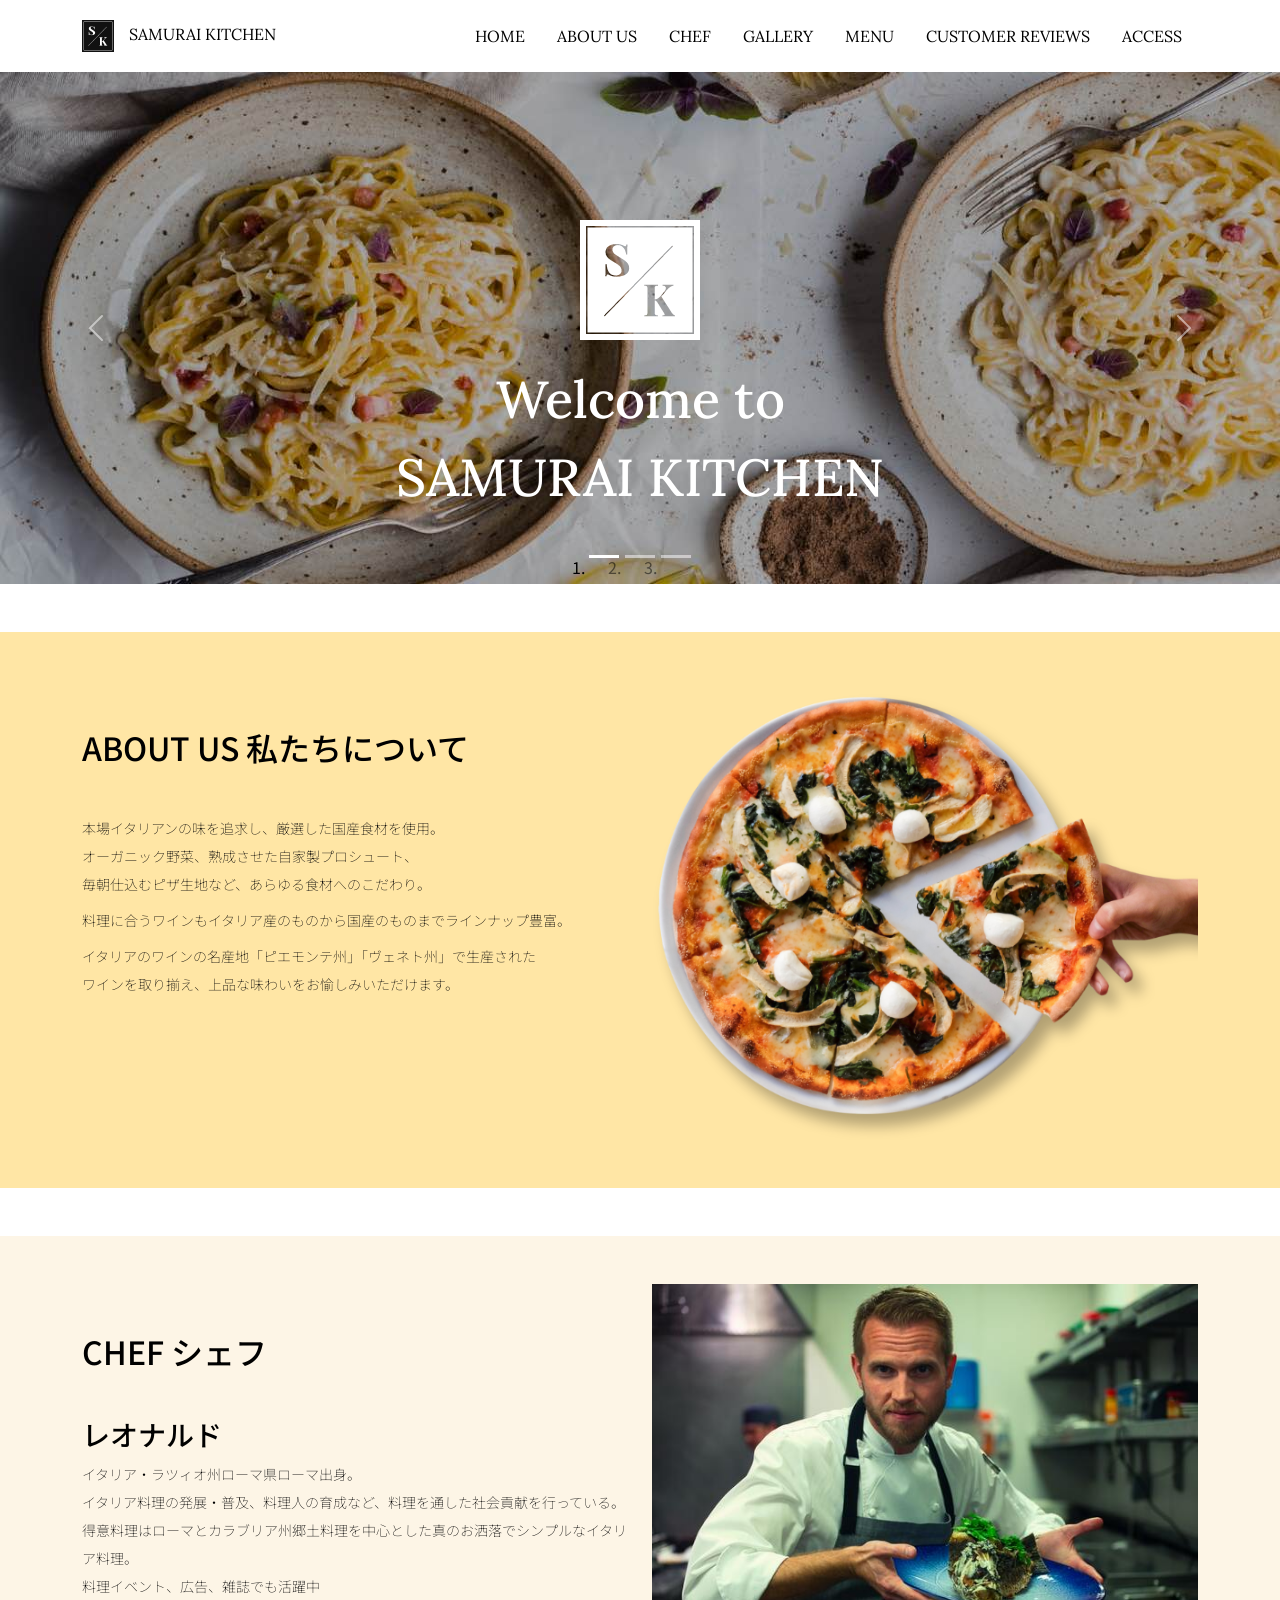
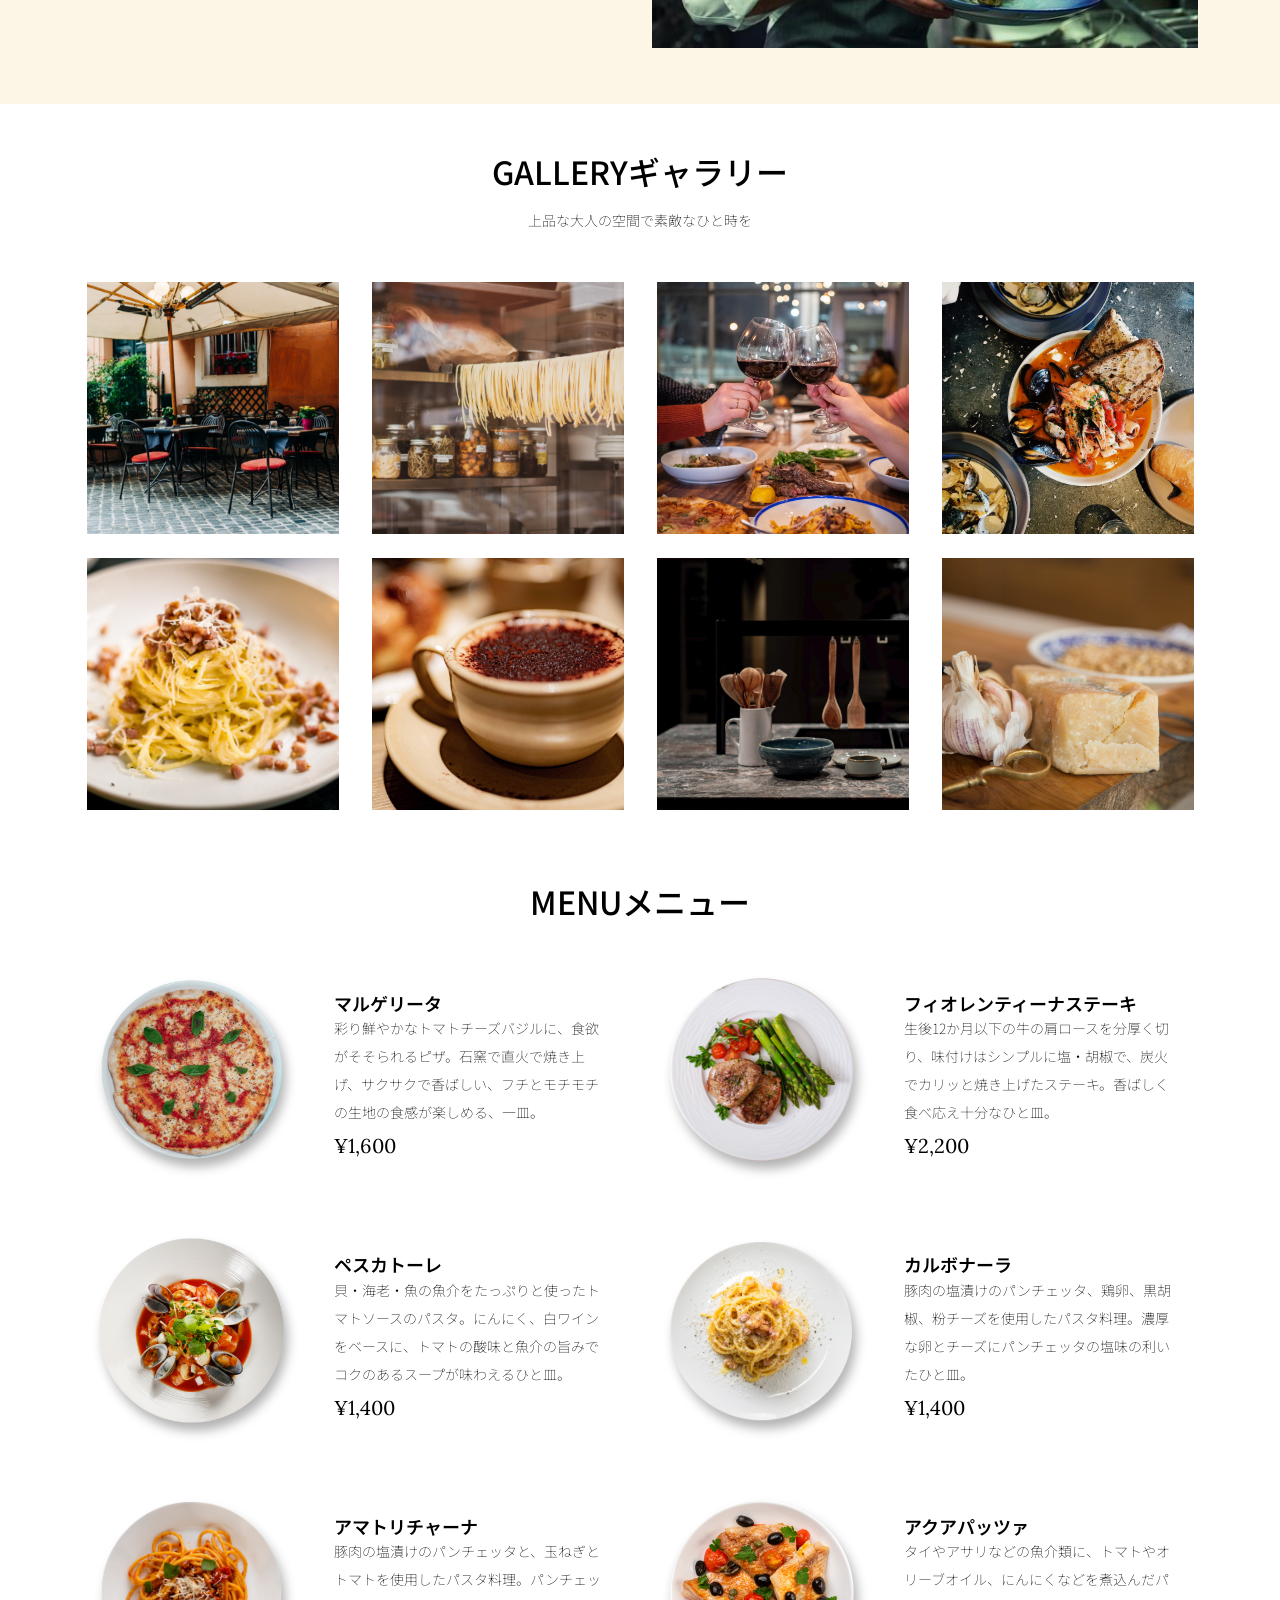
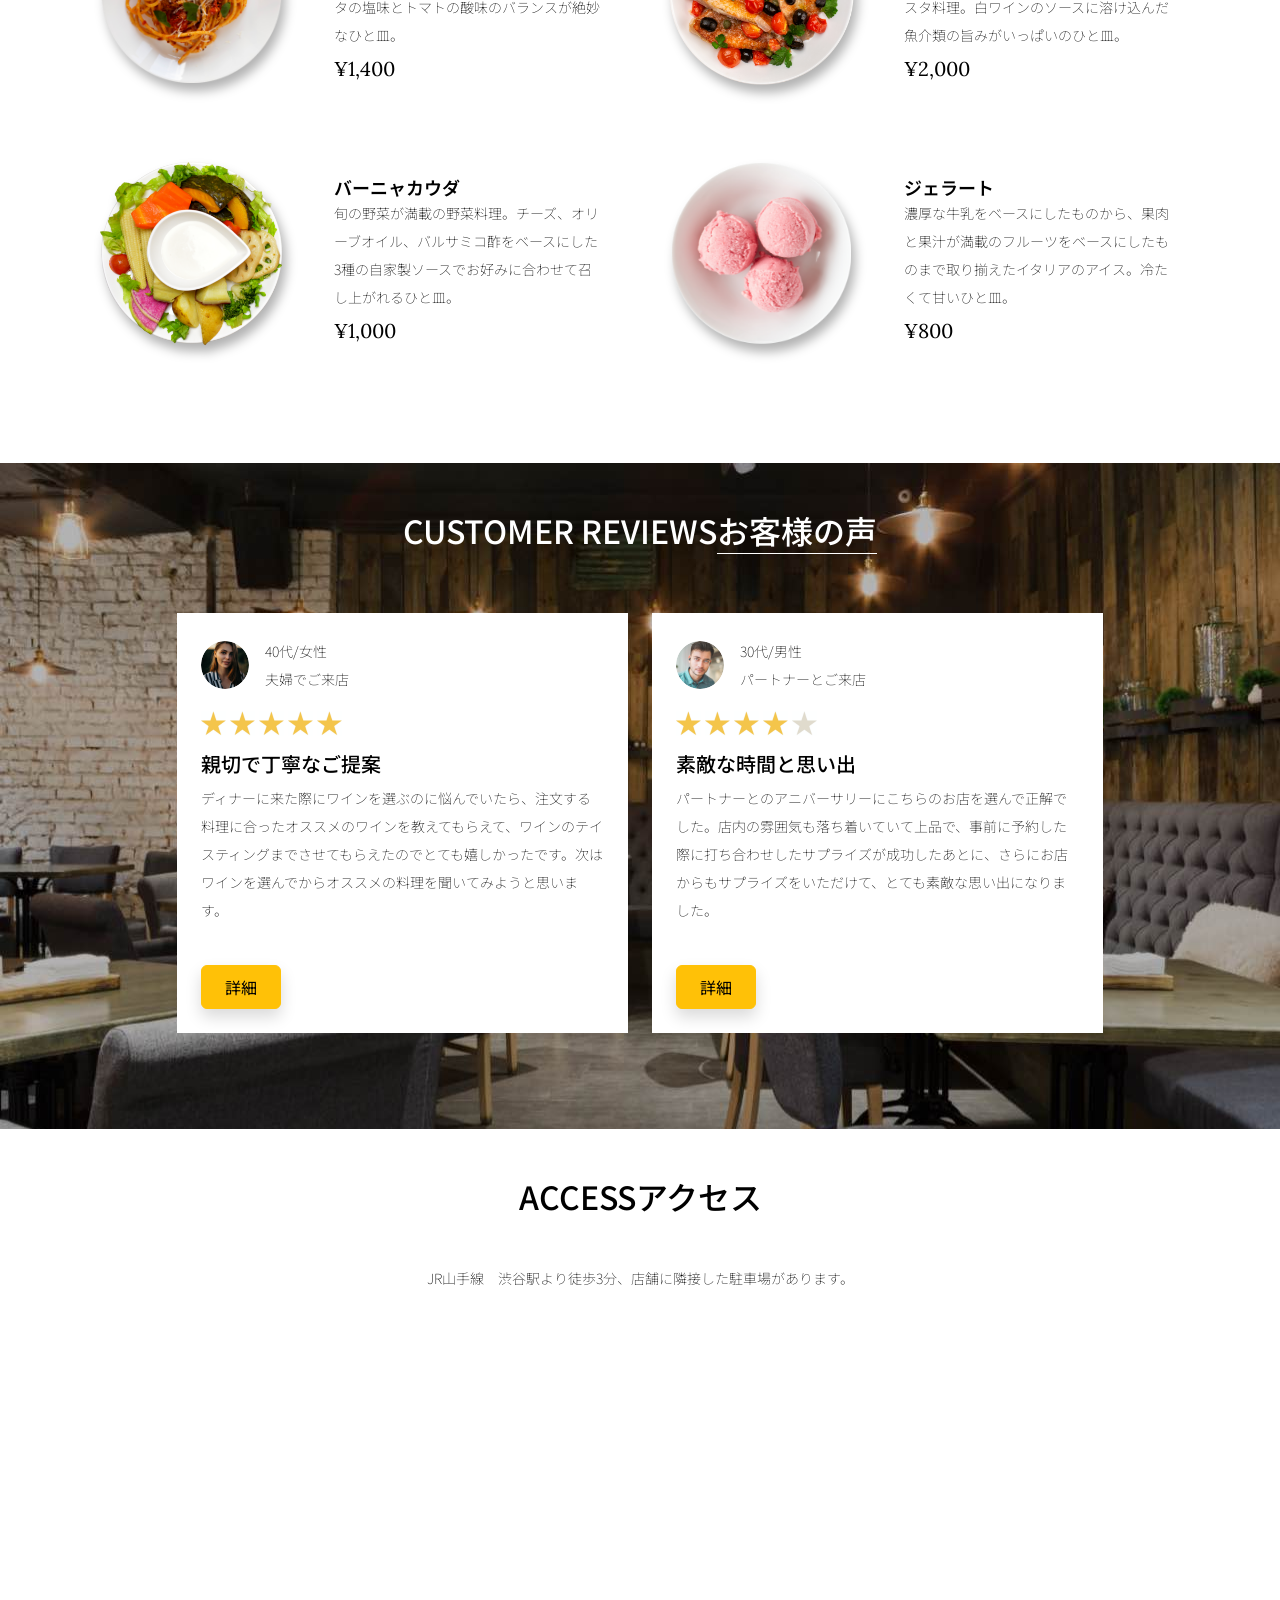
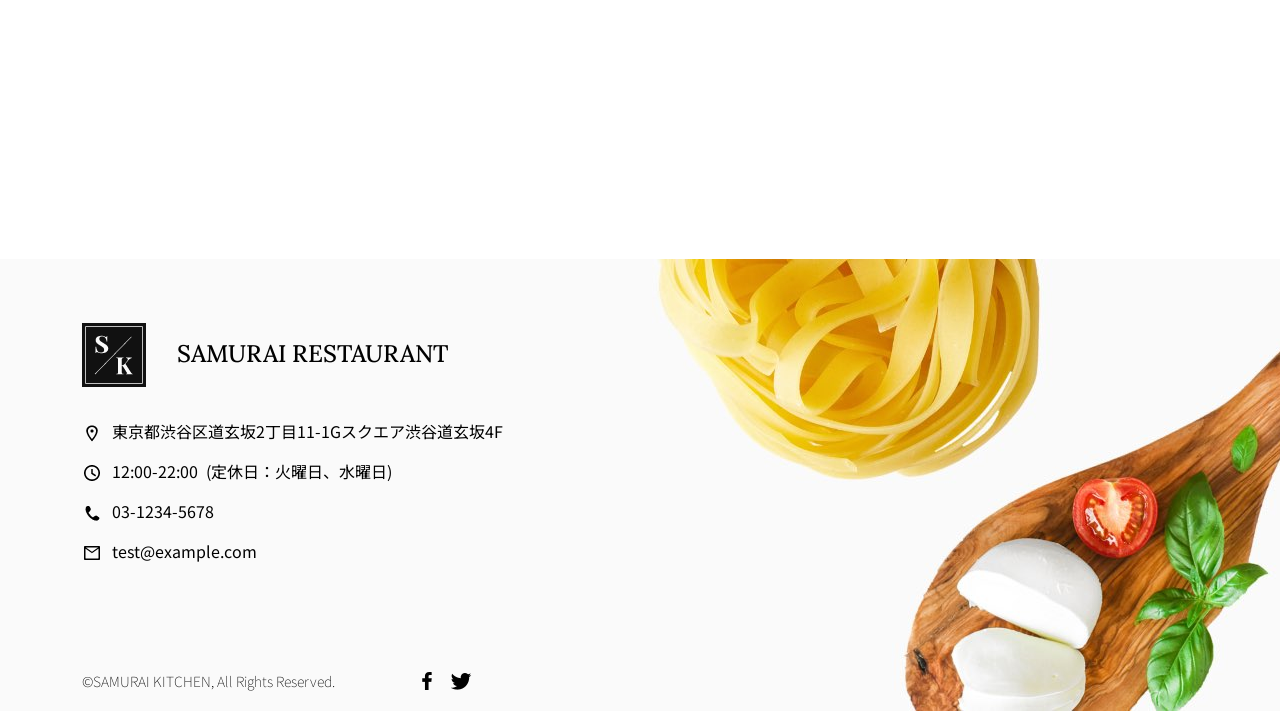
==== kadai_015/index.html @ c1f39fbe "Add files via upload" ====
<!doctype html>
<html lang="ja">

<head>
  <meta charset="utf-8">
  <meta name="viewport" content="width=device-width, initial-scale=1">
  <meta name="description" content="">
  <meta name="author" content="SAMURAI ENGINEER">
  <title>SAMURAI XD_HTML教材</title>
  <!-- ************************************************ bootstrap.min.cssの読み込み -->
  <link href="https://cdn.jsdelivr.net/npm/bootstrap@5.0.0-beta1/dist/css/bootstrap.min.css" rel="stylesheet"
    integrity="sha384-giJF6kkoqNQ00vy+HMDP7azOuL0xtbfIcaT9wjKHr8RbDVddVHyTfAAsrekwKmP1" crossorigin="anonymous">
  <!-- ************************************************ bootstrap.bundle.min.jsの読み込み -->
  <script src="https://cdn.jsdelivr.net/npm/bootstrap@5.0.0-beta1/dist/js/bootstrap.bundle.min.js"
    integrity="sha384-ygbV9kiqUc6oa4msXn9868pTtWMgiQaeYH7/t7LECLbyPA2x65Kgf80OJFdroafW" crossorigin="anonymous" defer>
  </script>

  <!-- ************************************************ Google Font読み込み -->
  <link rel="preconnect" href="https://fonts.gstatic.com">
  <link href="https://fonts.googleapis.com/css2?family=Lora&display=swap" rel="stylesheet">
  <link href="https://fonts.googleapis.com/css2?family=Noto+Sans+JP:wght@300&display=swap" rel="stylesheet">
  <!-- ************************************************ Font Awesome -->
  <link rel="stylesheet" href="https://use.fontawesome.com/releases/v5.1.0/css/all.css"
    integrity="sha384-lKuwvrZot6UHsBSfcMvOkWwlCMgc0TaWr+30HWe3a4ltaBwTZhyTEggF5tJv8tbt" crossorigin="anonymous">
  <!-- ************************************************今回作成する styles.cssの読み込み -->
  <link href="stylesheet/style.css" rel="stylesheet">
  <!-- ************************************************  -->
</head>

<body>
  <main>
    <!-- ************************************************ ナビゲーションバー開始 -->
      <nav class="navbar navbar-expand-lg">
      <div class="container">
        <a class="navbar-brand my_navbar_brand">
          <img class="img-fluid navbar_brand_logo" src="img/site_logo.png" alt="サイトアイコン"><span>SAMURAI KITCHEN</span>
        </a>
        <div class="navbar-toggler hamburger_menu" data-bs-toggle="collapse" data-bs-target="#navbarNav"
          　aria-controls="navbarNav" aria-expanded="false" aria-label="Toggle navigation">
          <input type="checkbox" id="hamburger_btn_check">
          <label for="hamburger_btn_check" class="hamburger_btn">
            <img class="btn_open" src="img/button_open.png" alt="ナビゲーションメニューのボタン">
            <img class="btn_close" src="img/button_close.png" alt="ナビゲーションメニューのボタン">
          </label>
        </div>
        <div class="collapse navbar-collapse justify-content-end" id="navbarNav">
          <ul class="navbar-nav">
            <li class="nav-item px-2">
              <a class="nav-link my_nav_link my-2" aria-current="page" href="#">HOME</a>
            </li>

            <li class="nav-item px-2">
              <a class="nav-link my_nav_link my-2" href="#about">ABOUT US</a>
            </li>

            <li class="nav-item px-2">
              <a class="nav-link my_nav_link my-2" href="#about2">CHEF</a>
            </li>

            <li class="nav-item px-2">
              <a class="nav-link my_nav_link my-2" href="#gallery">GALLERY</a>
            </li>

            <li class="nav-item px-2">
              <a class="nav-link my_nav_link my-2" href="#menu">MENU</a>
            </li>

            <li class="nav-item px-2">
              <a class="nav-link my_nav_link my-2" href="#review">CUSTOMER REVIEWS</a>
            </li>

            <li class="nav-item px-2">
              <a class="nav-link my_nav_link my-2" href="#access">ACCESS</a>
            </li>

          </ul>
        </div>
      </div>
    </nav>
    <!-- ************************************************ ナビゲーションバー終了 -->

    <!-- ************************************************ カルーセル開始 -->
<div id="myCarousel" class="carousel slide mb-5" data-bs-ride="carousel">
  <ol class="carousel-indicators">
    <li data-bs-target="#myCarousel" data-bs-slide-to="0" class="active"></li>
    <li data-bs-target="#myCarousel" data-bs-slide-to="1"></li>
    <li data-bs-target="#myCarousel" data-bs-slide-to="2"></li>
  </ol>

  <div class="carousel-inner">
    <div class="carousel-item active">
      <img src="img/slider-1.jpg" alt="SAMURAI KITCHEN-1">
      <div class="carousel-caption">
        <h1 class="my_carousel_caption">
          Welcome to<br>
          SAMURAI KITCHEN
        </h1>
      </div>
    </div>

    <div class="carousel-item">
      <img src="img/slider-2.jpg" alt="サンプル画像">
      <div class="carousel-caption">
        <h1 class="my_carousel_caption">
          The fabulous combination of&nbsp;wine&nbsp;and&nbsp;food
        </h1>
      </div>
    </div>

    <div class="carousel-item">
      <img src="img/slider-3.jpg" alt="サンプル画像">
      <div class="carousel-caption">
        <h1 class="my_carousel_caption">Get the Italian taste<br>
          at the SAMURAI&nbsp;KITCHEN
        </h1>
      </div>
    </div>

  </div>
  <a class="carousel-control-prev" href="#myCarousel" role="button" data-bs-slide="prev">
    <span class="carousel-control-prev-icon" aria-hidden="true"></span>
    <span class="visually-hidden">Previous</span>
  </a>

  <a class="carousel-control-next" href="#myCarousel" role="button" data-bs-slide="next">
    <span class="carousel-control-next-icon" aria-hidden="true"></span>
    <span class="visually-hidden">Next</span>
  </a>
</div>
    <!-- ************************************************ カルーセル終了 -->

    <!-- ************************************************ アバウトセクション開始 -->

<section class="about_us_bg" id="about">
  <div class="container py-5 mb-5">
    <div class="row">
      <div class="col-lg-6 text-left">
        <div class="py-5">
          <h2 class="section_title about mb-5">
            ABOUT US
          </h2>
          <p class="mb-2">
            本場イタリアンの味を追求し、厳選した国産食材を使用。<br>
            オーガニック野菜、熟成させた自家製プロシュート、<br>
            毎朝仕込むピザ生地など、あらゆる食材へのこだわり。<br>
          </p>
          <p class="mb-2">
            料理に合うワインもイタリア産のものから国産のものまでラインナップ豊富。<br>
          </p>
          <p class="mb-2">
            イタリアのワインの名産地「ピエモンテ州」「ヴェネト州」で生産された<br>
            ワインを取り揃え、上品な味わいをお愉しみいただけます。<br>
          </p>
        </div>
      </div>
      <div class="col-lg-6">
        <img src="img/img-about-us.png" class="img-fluid" alt="pizza">
      </div>
    </div>
  </div>
</section>

    <!-- ************************************************ アバウトセクション終了 -->
         <!-- ************************************************ アバウトセクション開始 -->

<section class="about_us_bg2" id="about2">
  <div class="container py-5 mb-5">
    <div class="row">
      <div class="col-lg-6 text-left">
        <div class="py-5">
          <h2 class="section_title about2 mb-5">
            CHEF
          </h2>
          <h3>
            レオナルド
          </h3>
          <p class="mb-2">
            イタリア・ラツィオ州ローマ県ローマ出身。 <br>
            イタリア料理の発展・普及、料理人の育成など、料理を通した社会貢献を行っている。<br>
            得意料理はローマとカラブリア州郷土料理を中心とした真のお洒落でシンプルなイタリア料理。<br>
            料理イベント、広告、雑誌でも活躍中
          </p>
        
        </div>
      </div>
      <div class="col-lg-6">
        <img src="img/chef .jpg" class="img-fluid" alt="chef">
      </div>
    </div>
  </div>
</section>

    <!-- ************************************************ アバウトセクション終了 -->

    <!-- ************************************************ ギャラリーセクション開始 -->

    <section id="gallery">
      <div class="container mb-5">
        <h2 class="mb-3 section_title gallery text-center">GALLERY</h2>
        <p class="text-center mb-5">
          上品な大人の空間で素敵なひと時を
        </p>

        <div class="row">
          <div class="col-6 col-lg-3 mb-4 d-flex justify-content-center">
            <img class="img-fluid" src="img/gallery-1.jpg" alt="サンプル画像">
          </div>

          <div class="col-6 col-lg-3 mb-4 d-flex justify-content-center">
            <img class="img-fluid" src="img/gallery-2.jpg" alt="サンプル画像">
          </div>

          <div class="col-6 col-lg-3 mb-4 d-flex justify-content-center">
            <img class="img-fluid" src="img/gallery-3.jpg" alt="サンプル画像">
          </div>

          <div class="col-6 col-lg-3 mb-4 d-flex justify-content-center">
            <img class="img-fluid" src="img/gallery-4.jpg" alt="サンプル画像">
          </div>

          <div class="col-6 col-lg-3 mb-4 d-flex justify-content-center">
            <img class="img-fluid" src="img/gallery-5.jpg" alt="サンプル画像">
          </div>

          <div class="col-6 col-lg-3 mb-4 d-flex justify-content-center">
            <img class="img-fluid" src="img/gallery-6.jpg" alt="サンプル画像">
          </div>

          <div class="col-6 col-lg-3 mb-4 d-flex justify-content-center">
            <img class="img-fluid" src="img/gallery-7.jpg" alt="サンプル画像">
          </div>

          <div class="col-6 col-lg-3 mb-4 d-flex justify-content-center">
            <img class="img-fluid" src="img/gallery-8.jpg" alt="サンプル画像">
          </div>

        </div>
      </div>
    </section>
    
    <!-- ************************************************ ギャラリーセクション終了 -->

    <!-- ************************************************ メニューセクション -->
   <section id="menu">
      <div class="container">
        <div class="row">
          <div class="col-lg-12">
            <h2 class="section_title menu text-center mb-5">MENU</h2>
          </div>
        </div>
      </div>

      <div class="container mb-5">
        <div class="row">
          <div class="col-12 col-lg-6">
            <div class="row g-0 mb-4">
              <div class="col-12 col-lg-5 text-center">
                <img src="img/margherita.png" class="img-fluid" alt="マルゲリータ">
              </div>
              <div class="col-12 col-lg-7 p-4">
              <h4 class="mb-0 menu_title">マルゲリータ</h4>
                <p class="my-auto">彩り鮮やかなトマトチーズバジルに、食欲がそそられるピザ。石窯で直火で焼き上げ、サクサクで香ばしい、フチとモチモチの生地の食感が楽しめる、一皿。</p>
                <p class="menu_price">¥1,600</p>
              </div>
            </div>
          </div>

          <div class="col-12 col-lg-6">
            <div class="row g-0 mb-4">
              <div class="col-12 col-lg-5 text-center">
              <img src="img/steak.png" class="img-fluid" alt="フィオレンティーナステーキ">
              </div>
              <div class="col-12 col-lg-7 p-4">
                <h4 class="mb-0 menu_title">フィオレンティーナステーキ</h4>
                <p class="my-auto">生後12か月以下の牛の肩ロースを分厚く切り、味付けはシンプルに塩・胡椒で、炭火でカリッと焼き上げたステーキ。香ばしく食べ応え十分なひと皿。</p>
                <p class="menu_price">¥2,200</p>
              </div>
            </div>
          </div>

          <div class="col-12 col-lg-6">
            <div class="row g-0 mb-4">
              <div class="col-12 col-lg-5 text-center">
                <img src="img/pescatore.png" class="img-fluid" alt="ペスカトーレ">
              </div>
              <div class="col-12 col-lg-7 p-4">
                <h4 class="mb-0 menu_title">ペスカトーレ</h4>
                <p class="my-auto">貝・海老・魚の魚介をたっぷりと使ったトマトソースのパスタ。にんにく、白ワインをベースに、トマトの酸味と魚介の旨みでコクのあるスープが味わえるひと皿。</p>
                <p class="menu_price">¥1,400</p>
              </div>
            </div>
          </div>

          <div class="col-12 col-lg-6">
            <div class="row g-0 mb-4">
              <div class="col-12 col-lg-5 text-center">
                <img src="img/carbonara.png" class="img-fluid" alt="カルボナーラ">
              </div>
              <div class="col-12 col-lg-7 p-4">
                <h4 class="mb-0 menu_title">カルボナーラ</h4>
                <p class="my-auto">豚肉の塩漬けのパンチェッタ、鶏卵、黒胡椒、粉チーズを使用したパスタ料理。濃厚な卵とチーズにパンチェッタの塩味の利いたひと皿。</p>
                <p class="menu_price">¥1,400</p>
              </div>
            </div>
          </div>

          <div class="col-12 col-lg-6">
            <div class="row g-0 mb-4">
              <div class="col-12 col-lg-5 text-center">
                <img src="img/amatriciana.png" class="img-fluid" alt="アマトリチャーナ">
              </div>
              <div class="col-12 col-lg-7 p-4">
                <h4 class="mb-0 menu_title">アマトリチャーナ</h4>
                <p class="my-auto">豚肉の塩漬けのパンチェッタと、玉ねぎとトマトを使用したパスタ料理。パンチェッタの塩味とトマトの酸味のバランスが絶妙なひと皿。</p>
                <p class="menu_price">¥1,400</p>
              </div>
            </div>
          </div>

          <div class="col-12 col-lg-6">
            <div class="row g-0 mb-4">
              <div class="col-12 col-lg-5 text-center">
                <img src="img/acqua-pazza.png" class="img-fluid" alt="アクアパッツァ">
              </div>
              <div class="col-12 col-lg-7 p-4">
                <h4 class="mb-0 menu_title">アクアパッツァ</h4>
                <p class="my-auto">タイやアサリなどの魚介類に、トマトやオリーブオイル、にんにくなどを煮込んだパスタ料理。白ワインのソースに溶け込んだ魚介類の旨みがいっぱいのひと皿。</p>
                <p class="menu_price">¥2,000</p>
              </div>
            </div>
          </div>

          <div class="col-12 col-lg-6">
            <div class="row g-0 mb-4">
              <div class="col-12 col-lg-5 text-center">
                <img src="img/bagna-cauda.png" class="img-fluid" alt="バーニャカウダ">
              </div>
              <div class="col-12 col-lg-7 p-4">
                <h4 class="mb-0 menu_title">バーニャカウダ</h4>
                <p class="my-auto">旬の野菜が満載の野菜料理。チーズ、オリーブオイル、バルサミコ酢をベースにした3種の自家製ソースでお好みに合わせて召し上がれるひと皿。</p>
                <p class="menu_price">¥1,000</p>
              </div>
            </div>
          </div>

          <div class="col-12 col-lg-6">
            <div class="row g-0 mb-4">
              <div class="col-12 col-lg-5 text-center">
                <img src="img/gelato.png" class="img-fluid" alt="ジェラート">
              </div>
              <div class="col-12 col-lg-7 p-4">
                <h4 class="mb-0 menu_title">ジェラート</h4>
                <p class="my-auto">濃厚な牛乳をベースにしたものから、果肉と果汁が満載のフルーツをベースにしたものまで取り揃えたイタリアのアイス。冷たくて甘いひと皿。</p>
                <p class="menu_price">¥800</p>
              </div>
            </div>
          </div>
        </div>
      </div>
    </section>
    <!-- ************************************************ メニューセクション終了 -->

    <!-- ************************************************ レビューセクション開始 -->
  
    <section id="review">
      <div class="review_wrapper">
        <div class="container py-5 mb-5">
          <div class="text-center mb-5">
            <h2 class="section_title review text-center text-white">CUSTOMER REVIEWS</h2>
          </div>
          <div class="row pb-5 justify-content-center">
            <div class="col-12 col-lg-5 mt-3">
              <div class="bg-white h_420">
                <div class="p-4">
                  <div class="d-flex align-items-center">
                    <img src="img/customer-woman.png" class="reviewer_img" alt="サンプル画像">
                    <div>
                      <p class="my-0">40代/女性</p>
                      <p class="my-0">夫婦でご来店</p>
                    </div>
                  </div>
                  <div class="my-3">
                    <img src="img/star-point.png" class="star_img" alt="star">
                    <img src="img/star-point.png" class="star_img" alt="star">
                    <img src="img/star-point.png" class="star_img" alt="star">
                    <img src="img/star-point.png" class="star_img" alt="star">
                    <img src="img/star-point.png" class="star_img" alt="star">
                  </div>
                  <h5>親切で丁寧なご提案</h5>
                  <p>
                    ディナーに来た際にワインを選ぶのに悩んでいたら、注文する料理に合ったオススメのワインを教えてもらえて、ワインのテイスティングまでさせてもらえたのでとても嬉しかったです。次はワインを選んでからオススメの料理を聞いてみようと思います。
                  </p>
                  <button type="button" class="btn btn-warning shadow fix_bottom">詳細</button>
                </div>
              </div>
            </div>
            <div class="col-12 col-lg-5 mt-3">
              <div class="bg-white h_420">
                <div class="p-4">
                  <div class="d-flex align-items-center">
                    <img src="img/customer-man.png" class="reviewer_img" alt="サンプル画像">
                    <div>
                      <p class="my-0">30代/男性</p>
                      <p class="my-0">パートナーとご来店</p>
                    </div>
                  </div>
                  <div class="my-3">
                    <img src="img/star-point.png" class="star_img" alt="star">
                    <img src="img/star-point.png" class="star_img" alt="star">
                    <img src="img/star-point.png" class="star_img" alt="star">
                    <img src="img/star-point.png" class="star_img" alt="star">
                    <img src="img/star-no-point.png" class="star_img" alt="no-star">
                  </div>
                  <h5>素敵な時間と思い出</h5>
                  <p>
                    パートナーとのアニバーサリーにこちらのお店を選んで正解でした。店内の雰囲気も落ち着いていて上品で、事前に予約した際に打ち合わせしたサプライズが成功したあとに、さらにお店からもサプライズをいただけて、とても素敵な思い出になりました。
                  </p>
                  <button type="button" class="btn btn-warning shadow fix_bottom">詳細</button>
                </div>
              </div>
            </div>
          </div>
        </div>
      </div>
    </section> 
  
    <!-- ************************************************ レビューセクション終了 -->

    <!-- ************************************************ アクセスセクション開始 -->
     <section id="access">
      <div class="container">

        <div class="row">
          <div class="col-lg-12 text-center mb-5">
            <h2 class="section_title text-center access mb-5">ACCESS</h2>
            <p>JR山手線　渋谷駅より徒歩3分、店舗に隣接した駐車場があります。</p>
          </div>
        </div>
      </div>

      <div class="container mb-5 px-2">
        <iframe
          src="https://www.google.com/maps/embed?pb=!1m18!1m12!1m3!1d12967.114087343349!2d139.687349334065!3d35.657827993593834!2m3!1f0!2f0!3f0!3m2!1i1024!2i768!4f1.1!3m3!1m2!1s0x6018f5209bb80c49%3A0x7abbc1a9d7d575eb!2z5qCq5byP5Lya56S-5L6N!5e0!3m2!1sja!2sjp!4v1623882550231!5m2!1sja!2sjp"
          class="w-100" style="height: 50vh;" loading="lazy"></iframe>
      </div>
    </section>
    <!-- ************************************************ アクセスセクション終了 -->


    <!-- ************************************************ フッター開始 -->
   
    <footer id="footer">
      <div class="container">
        <div class="row">
          <div class="col-12 col-lg-6 position-relative">
            <div class="row pt-5">
              <div class="col-lg-2 text-center my-3">
                <img class="img-fluid footer_brand_logo" src="img/site_logo.png" alt="サンプル画像">
              </div>
              <div class="col-lg-10 align-self-center my-3">
                <h2 class="m-0 footer_text">SAMURAI RESTAURANT</h2>
              </div>
            </div>

            <div class="restaurant_info py-3">
              <div class="d-flex mb-3">
                <img src="img/icon-Marker.png" alt="marker">
                <p class="p-0 m-0">東京都渋谷区道玄坂2丁目11-1Gスクエア渋谷道玄坂4F</p>
              </div>
              <div class="d-flex mb-3">
                <img src="img/icon-Clock.png" alt="clock">
                <p class="p-0 m-0">12:00-22:00&nbsp;&nbsp;(定休日：火曜日、水曜日)</p>
              </div>
              <div class="d-flex mb-3">
                <img src="img/icon-Phone.png" alt="phone">
                <p class="p-0 m-0">03-1234-5678</p>
              </div>
              <div class="d-flex mb-3">
                <img src="img/icon-Mail.png" alt="mail">
                <p class="p-0 m-0">test@example.com</p>
              </div>
            </div>

            <div class="copy_right align-items-center">
              <p>
                ©SAMURAI KITCHEN, All Rights Reserved.
              </p>
              <img src="img/icon-facebook.png" class="sns_img" alt="facebook">
              <img src="img/icon-twitter.png" class="sns_img" alt="twitter">
            </div>
          </div>

          <div class="col-12 col-lg-6 d-none d-lg-block">
            <img src="img/background-footer.jpg" alt="背景画像">
          </div>
        </div>
      </div>
    </footer>
  
    <!-- ************************************************ フッター終了 -->
  </main>
</body>

</html>
---- kadai_015/stylesheet/style.css ----
html,
body {
  overflow-x: hidden;
}

body {
  color: #000000;
  font-family: 'Noto Sans JP', sans-serif;
  padding-bottom: 0;

}

p {
  line-height: 2.0em;
  font-weight: 100;
  font-style: normal;
  font-size: 14px;

}



/* ----------------------------------------------- ナビゲーションバー */
/* ----------------------------------------------- 共通 */
html,
body {
  overflow-x: hidden;
}

body {
  color: #000000;
  font-family: 'Noto Sans JP', sans-serif;
  padding-bottom: 0;

}

p {
  line-height: 2.0em;
  font-weight: 100;
  font-style: normal;
  font-size: 14px;

}


/* ----------------------------------------------- ナビゲーションメニュー */
.navbar_brand_logo {
  width: 32px;
  height: 32px;
  display: inline-block;
  margin-right: 15px;
}

.my_navbar_brand,
.my_nav_link {
  font-size: 16px;
  font-family: 'Lora', serif;
  color: #000000 !important;
}

.navbar-toggler {
  padding: 0 !important;
  border: none;
}

#hamburger_btn_check:checked~.hamburger_btn .btn_close {
  display: block;
}

#hamburger_btn_check:checked~.hamburger_btn .btn_open {
  display: none;
}

.btn_close {
  display: none;
}

#hamburger_btn_check {
  display: none;
}

/* ----------------------------------------------- カールセル */

.my_carousel_caption {
  font-size: 52px;
  padding-top: 1.25rem;
  padding-bottom: 1.25rem;
  color: #fff;
  text-align: center;
  font-family: 'Lora', serif;
  line-height: 1.5em;
}

.my_carousel_caption::before {
  content: url(../img/logoSymbol_White.png);
  display: block;
}

@media screen and (max-width:375px) {
  .my_carousel_caption {
    font-size: 27px;
  }
}

.carousel-item {
  height: 32rem;
}

.carousel-item>img {
  position: absolute;
  top: 0;
  left: 0;
  min-width: 100%;
  height: 32rem;
}

/* ----------------------------------------------- アバウト */
.about::after {
  content: "私たちについて";
}

.about_us_bg {
  background-color: #FFE6A5;
}

/* ----------------------------------------------- アバウト */
.about2::after {
  content: "シェフ";
}

.about_us_bg2 {
  background-color: #fdf5e6;
}




/* ----------------------------------------------- ギャラリー */
.gallery::after {
  content: "ギャラリー";
  margin: 0 auto 0;
}




/* ----------------------------------------------- メニュー */
.menu::after {
  content: "メニュー";
  margin: 0 auto 0;
}

.menu_title {
  font-size: 18px;
  font-weight: 600;
  font-style: normal;
}

.menu_price {
  font-size: 20px;
  font-weight: 400;
  font-family: 'Lora', serif;
}




/* ----------------------------------------------- レビュー */
/* ----------------------------------------------- レビュー */
.review_wrapper {
  background-image: url(../img/background-reviews.jpg);
  background-repeat: no-repeat;
  background-size: cover;
}

.review::after {
  content: "お客様の声";
  margin: 0 auto 0;
  border-bottom: solid 1px #FFFFFF;
}

.h_420 {
  height: 420px;
  position: relative;
}

.reviewer_img {
  width: 48px;
  height: 48px;
  border-radius: 50%;
  margin-right: 16px;
}

.star_img {
  width: 25px;
  height: 25px;
}

.fix_bottom {
  position: absolute;
  width: 80px;
  height: 44px;
  left: 24px;
  bottom: 24px;
}
/* ----------------------------------------------- アクセス */
.access::after {
  content: "アクセス";
  margin: 0 auto 0;
}

/* ----------------------------------------------- フッター */
#footer {
  background-color: #FAFAFA;
}

.copy_right {
  font-size: 14px;
  position: absolute;
  bottom: 1rem;
  left: 12px;
  display: flex;
}

.copy_right>p {
  margin-right: 5rem;
  margin-bottom: 0;
}

.copy_right>img.sns_img {
  height: 24px;
  width: 24px;
  margin-right: 10px;
  margin-top: 0;
}

.restaurant_info p {
  font-weight: 400;
  line-height: 1.5;
  font-size: 16px;
}

.restaurant_info img {
  width: 20px;
  height: 20px;
  margin-right: 10px;
  line-height: 1.5;
  margin-top: auto;
}

.footer_brand_logo {
  width: 64px;
  height: 64px;
  display: inline-block;
  margin-right: 15px;
}

.footer_text {
  font-size: 24px;
  font-family: 'Lora', serif;
}

@media screen and (max-width: 991px) {
  .footer_text,
  .copy_right {
    margin-top: 2rem;
    text-align: center;
    position: relative;
  }

  .copy_right>p,img {
    margin-right: 1rem;
    font-size: 14px;
    margin: 0;
    line-height: 35px;
  }
}



/* ----------------------------------------------- フッター */
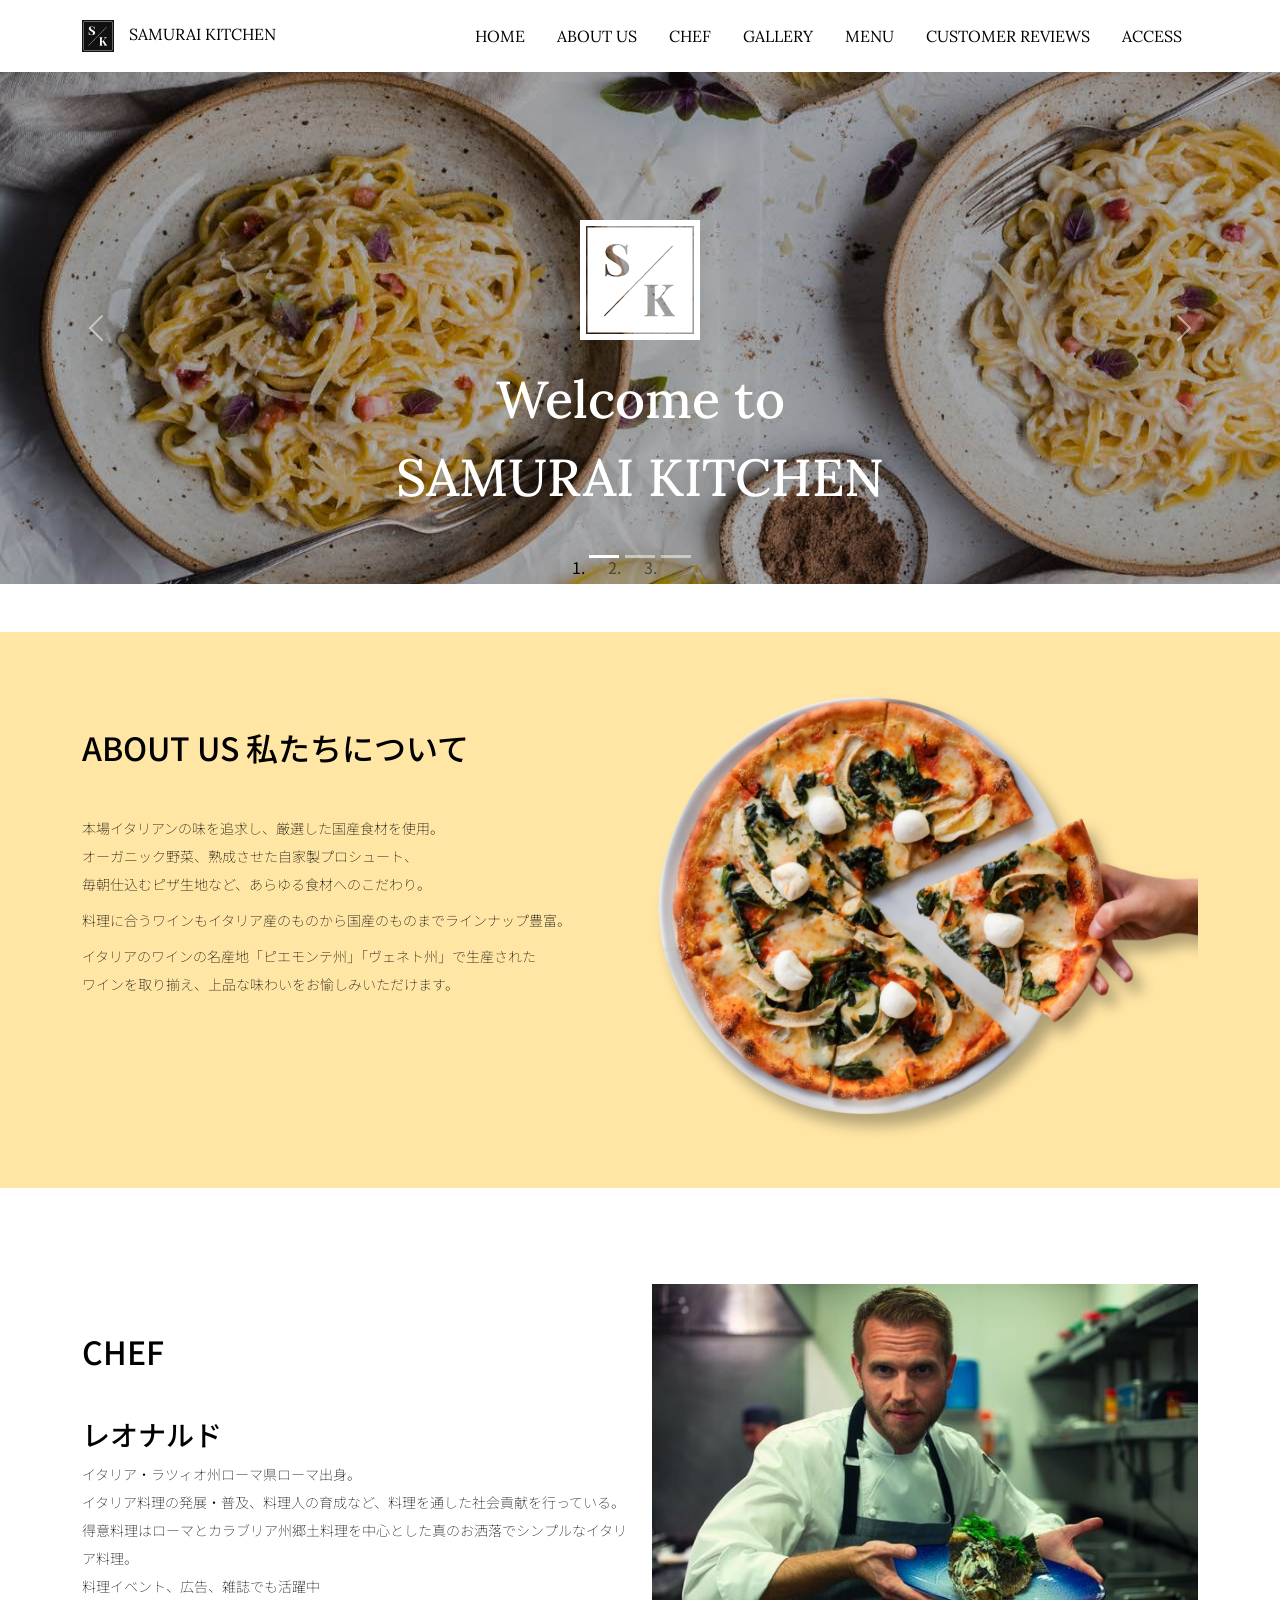
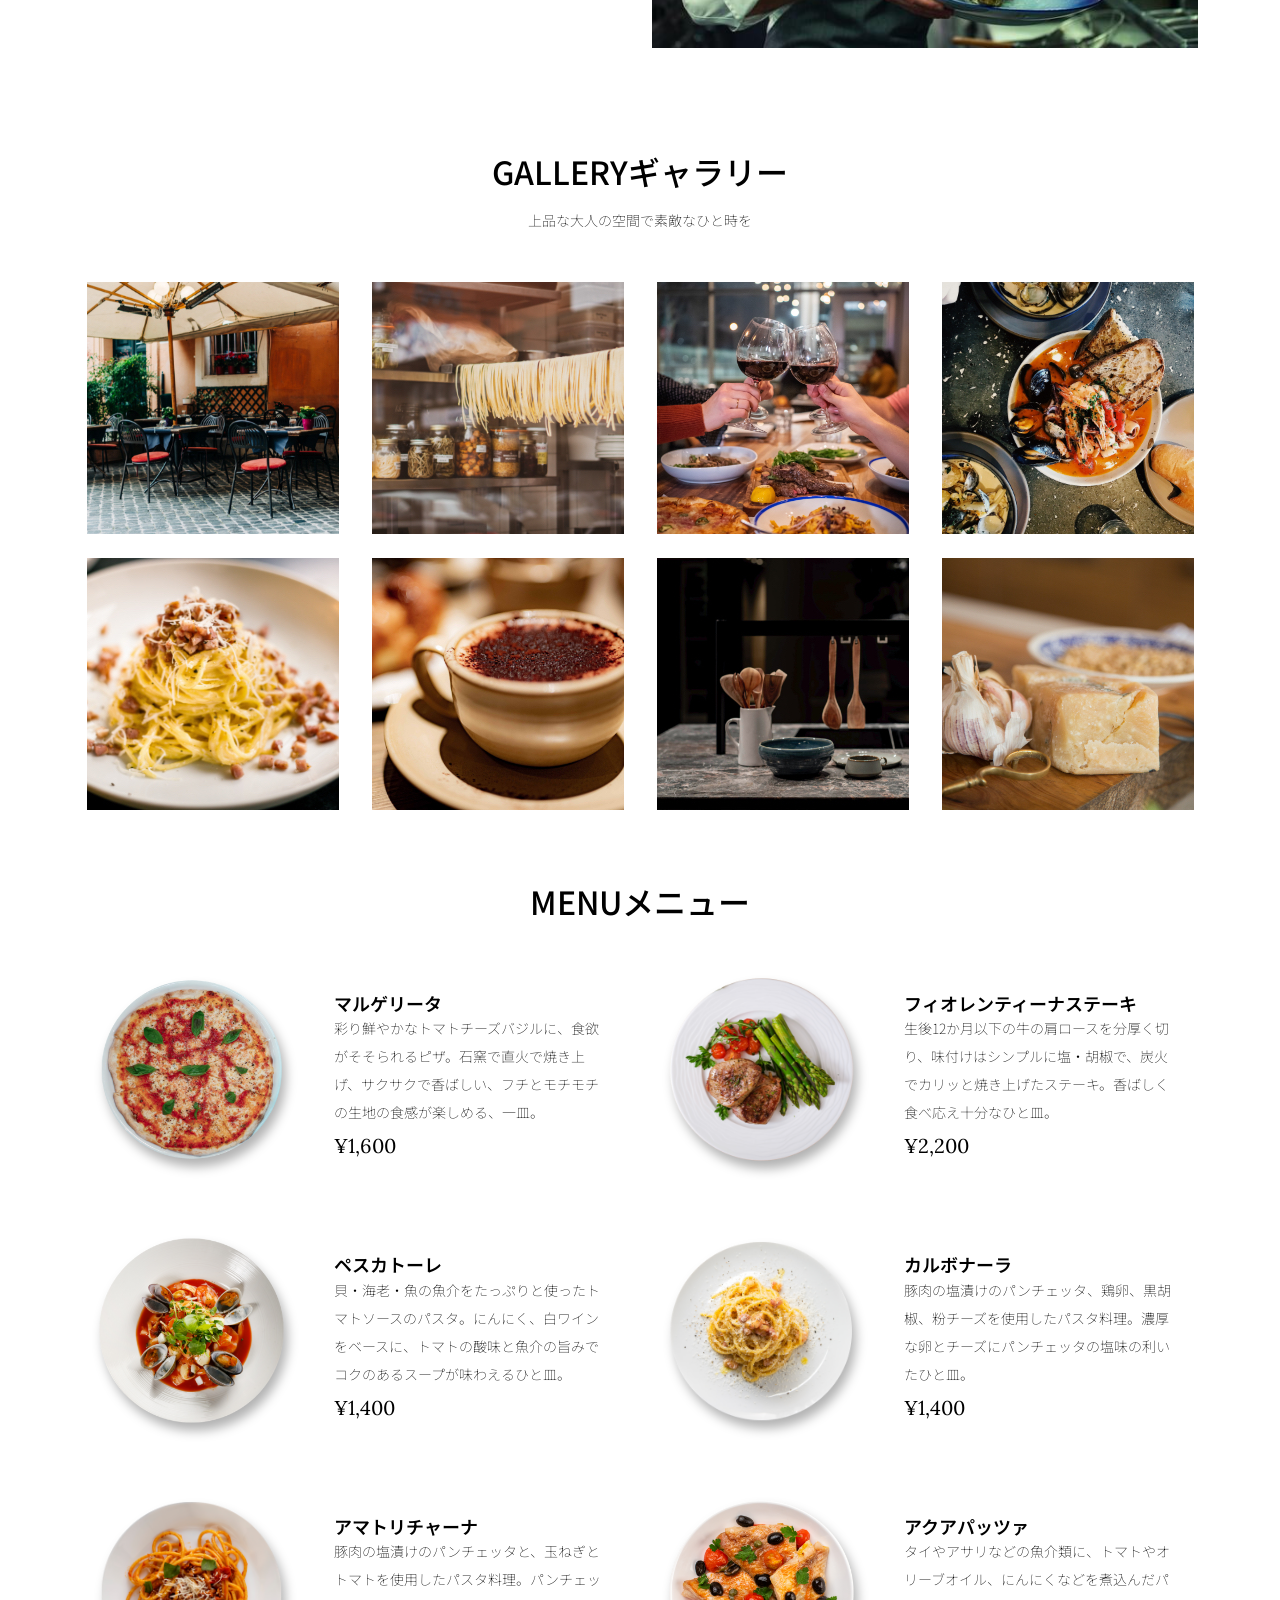
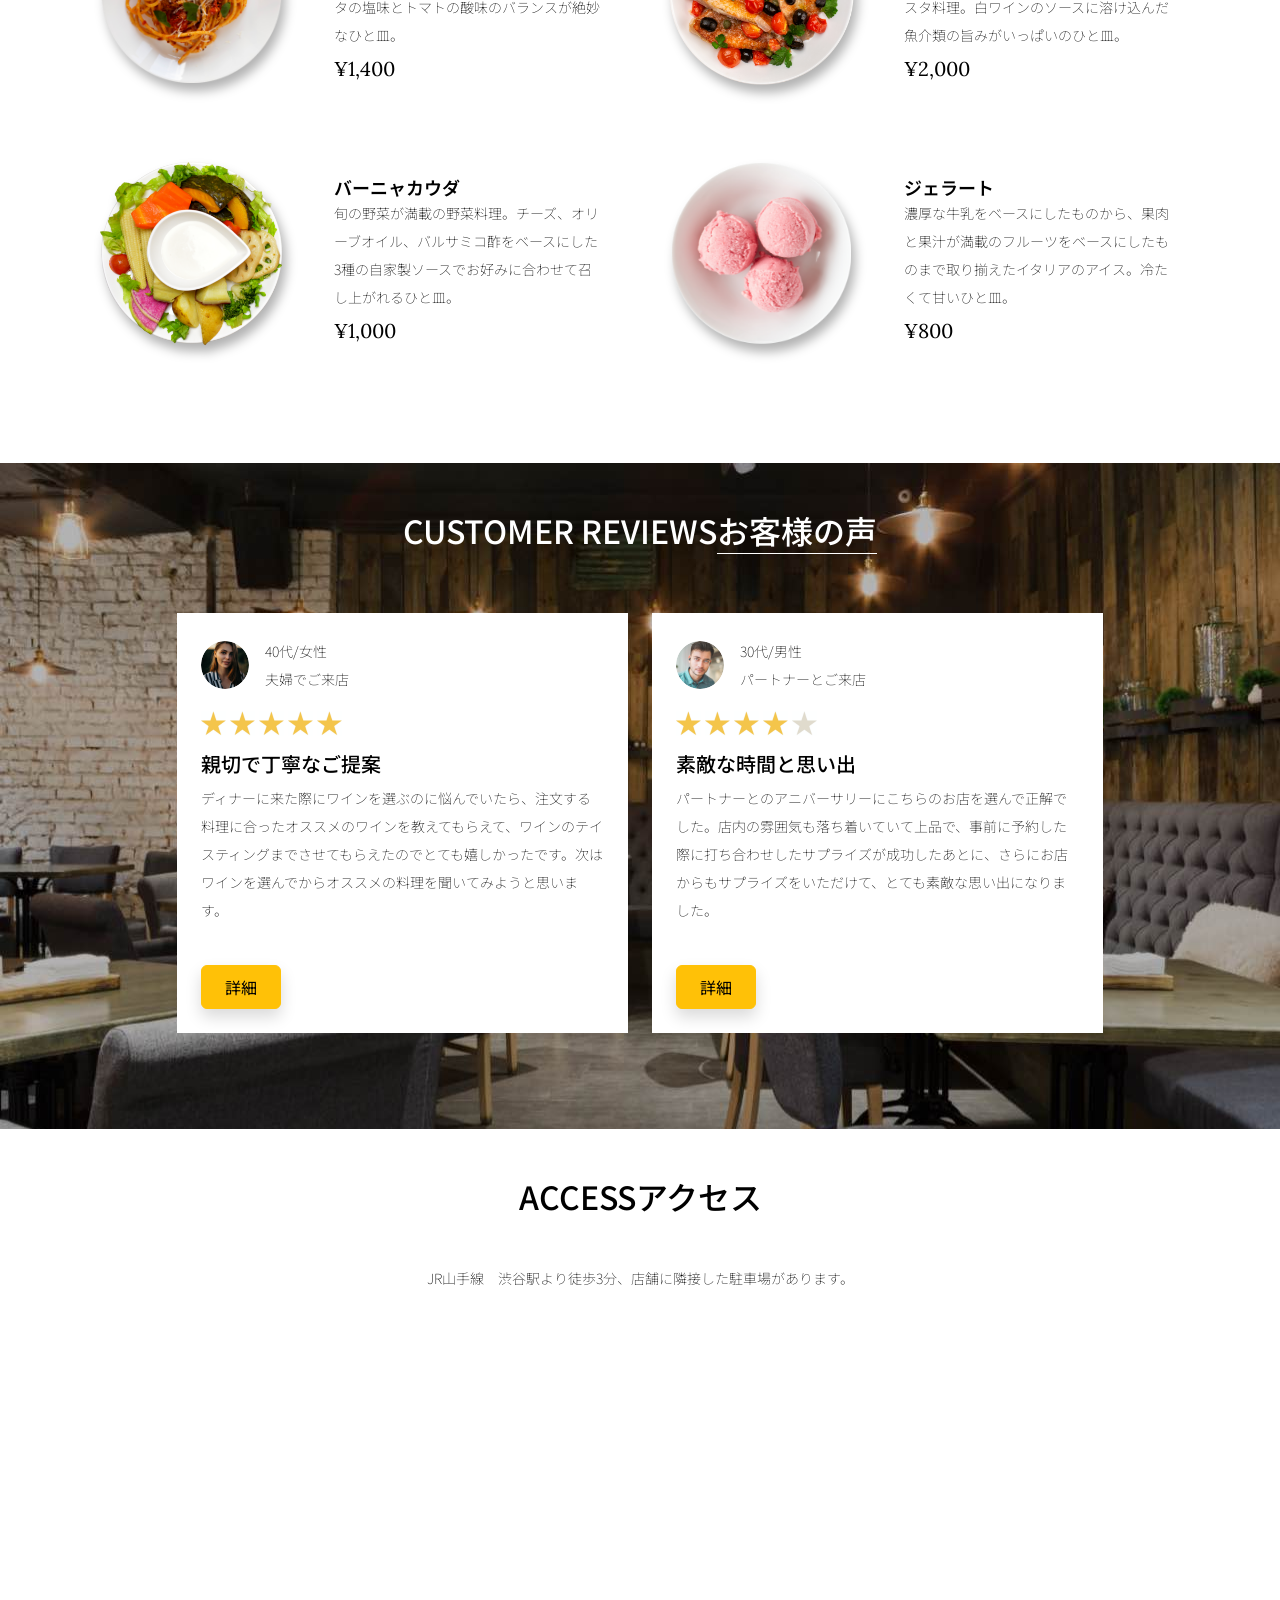
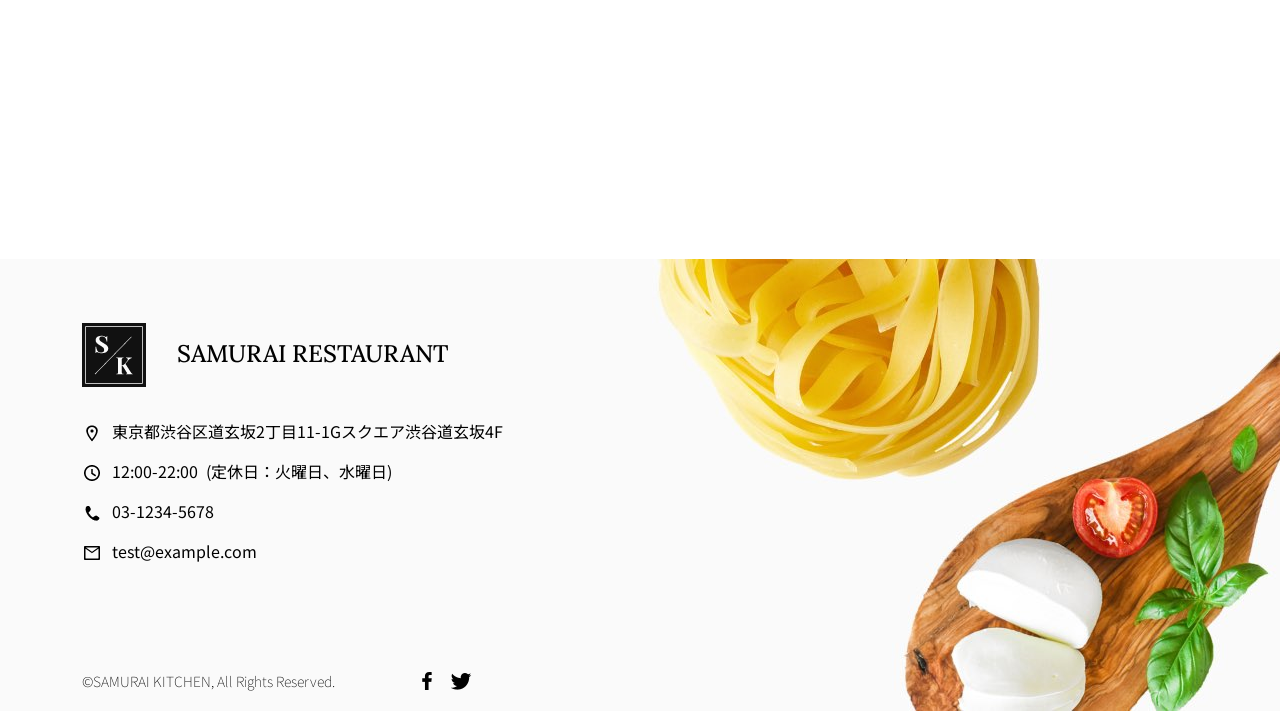
==== commit 0e4ef0bb: "Update index.html" ====
--- a/kadai_015/index.html
+++ b/kadai_015/index.html
@@ -54,7 +54,7 @@
             </li>
 
             <li class="nav-item px-2">
-              <a class="nav-link my_nav_link my-2" href="#about2">CHEF</a>
+              <a class="nav-link my_nav_link my-2" href="#chef">CHEF</a>
             </li>
 
             <li class="nav-item px-2">
@@ -163,12 +163,12 @@
     <!-- ************************************************ アバウトセクション終了 -->
          <!-- ************************************************ アバウトセクション開始 -->
 
-<section class="about_us_bg2" id="about2">
+<section class="chef_bg" id="chef">
   <div class="container py-5 mb-5">
     <div class="row">
       <div class="col-lg-6 text-left">
         <div class="py-5">
-          <h2 class="section_title about2 mb-5">
+          <h2 class="section_title chef mb-5">
             CHEF
           </h2>
           <h3>
@@ -501,4 +501,5 @@
   </main>
 </body>
 
-</html>+
+</html>
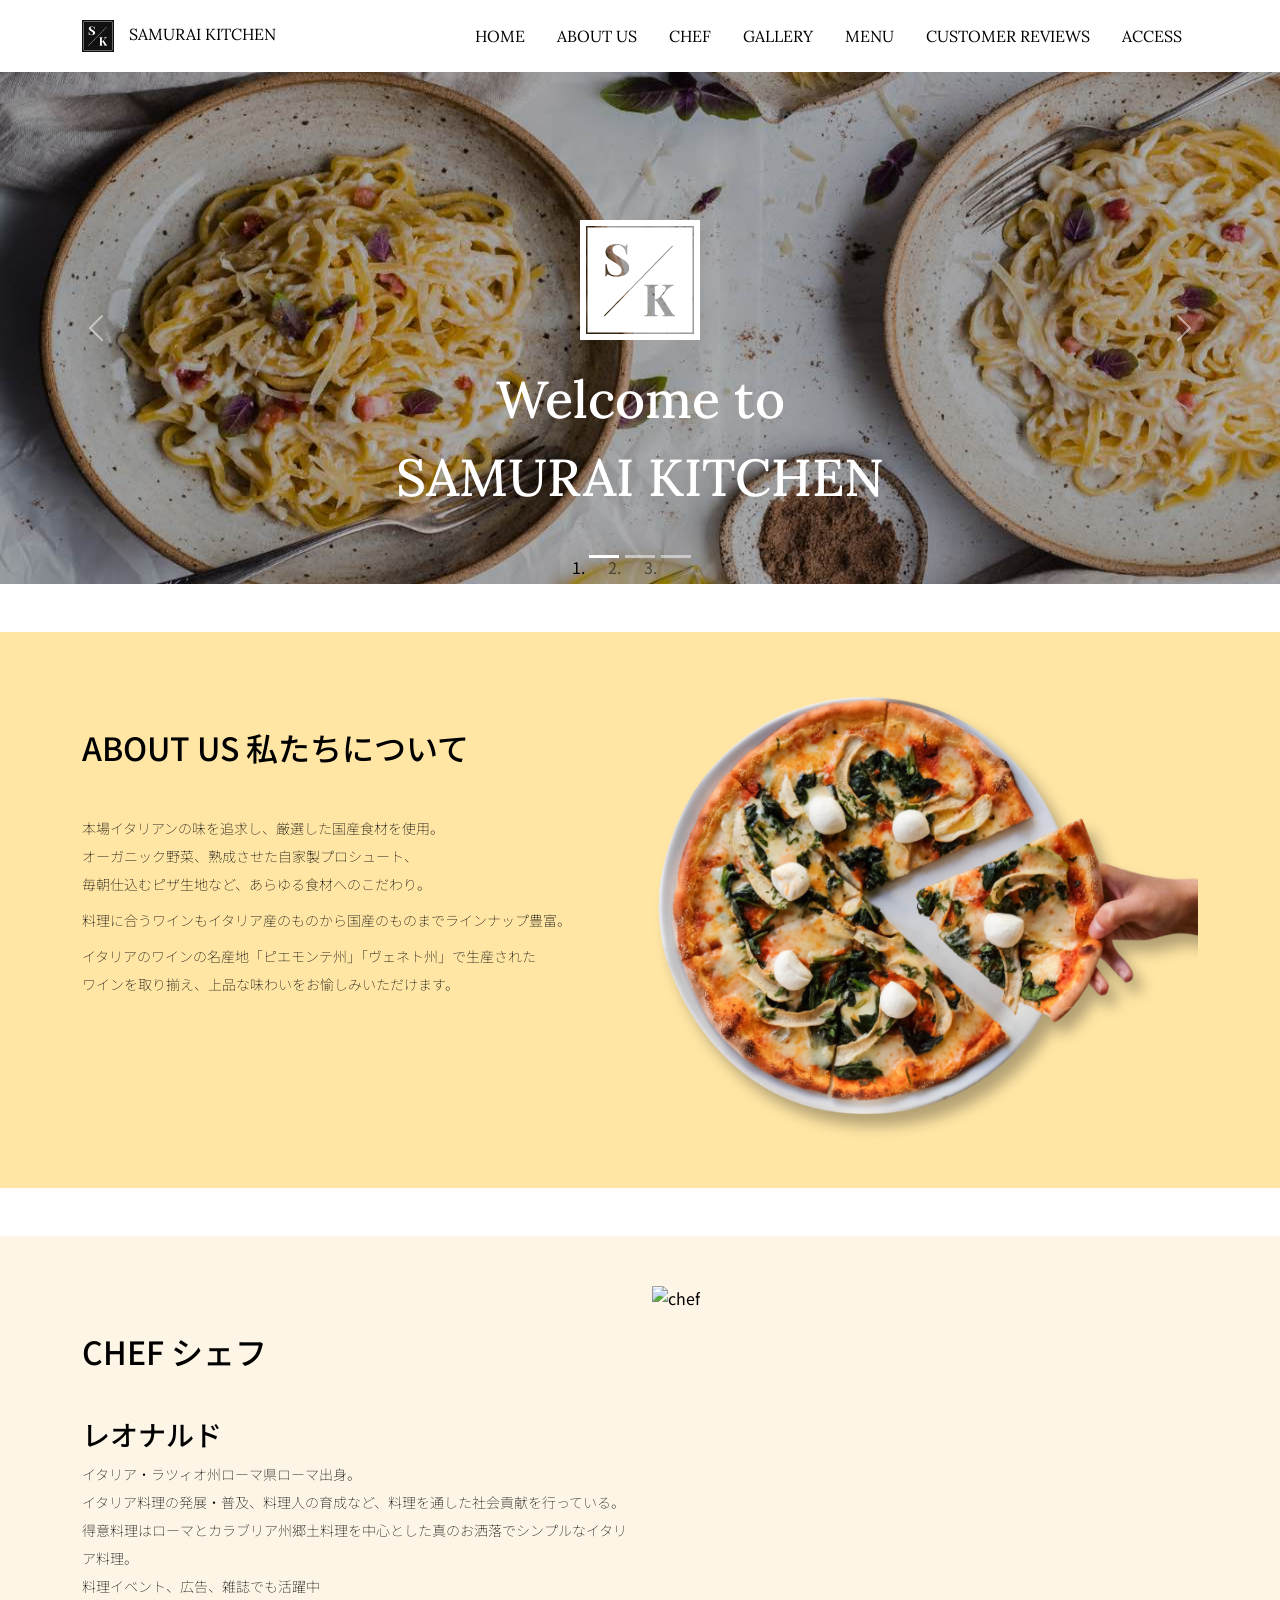
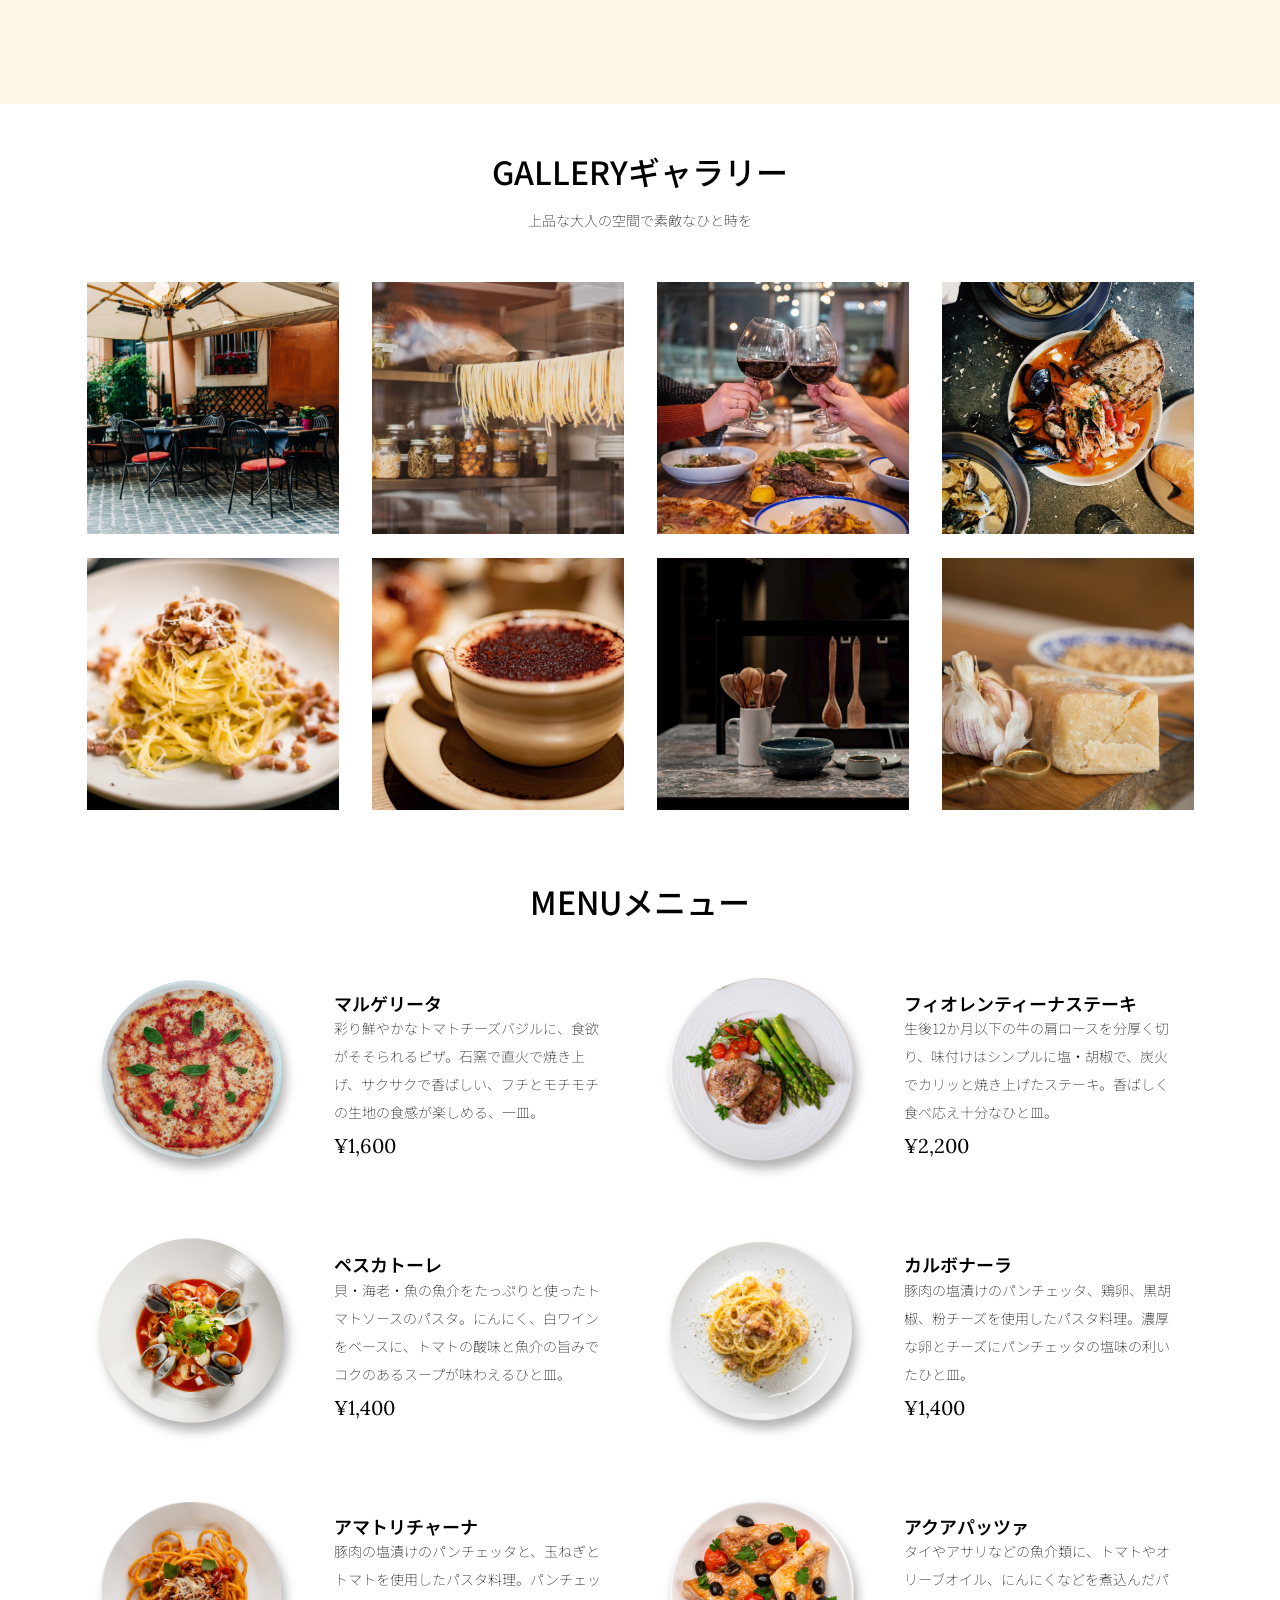
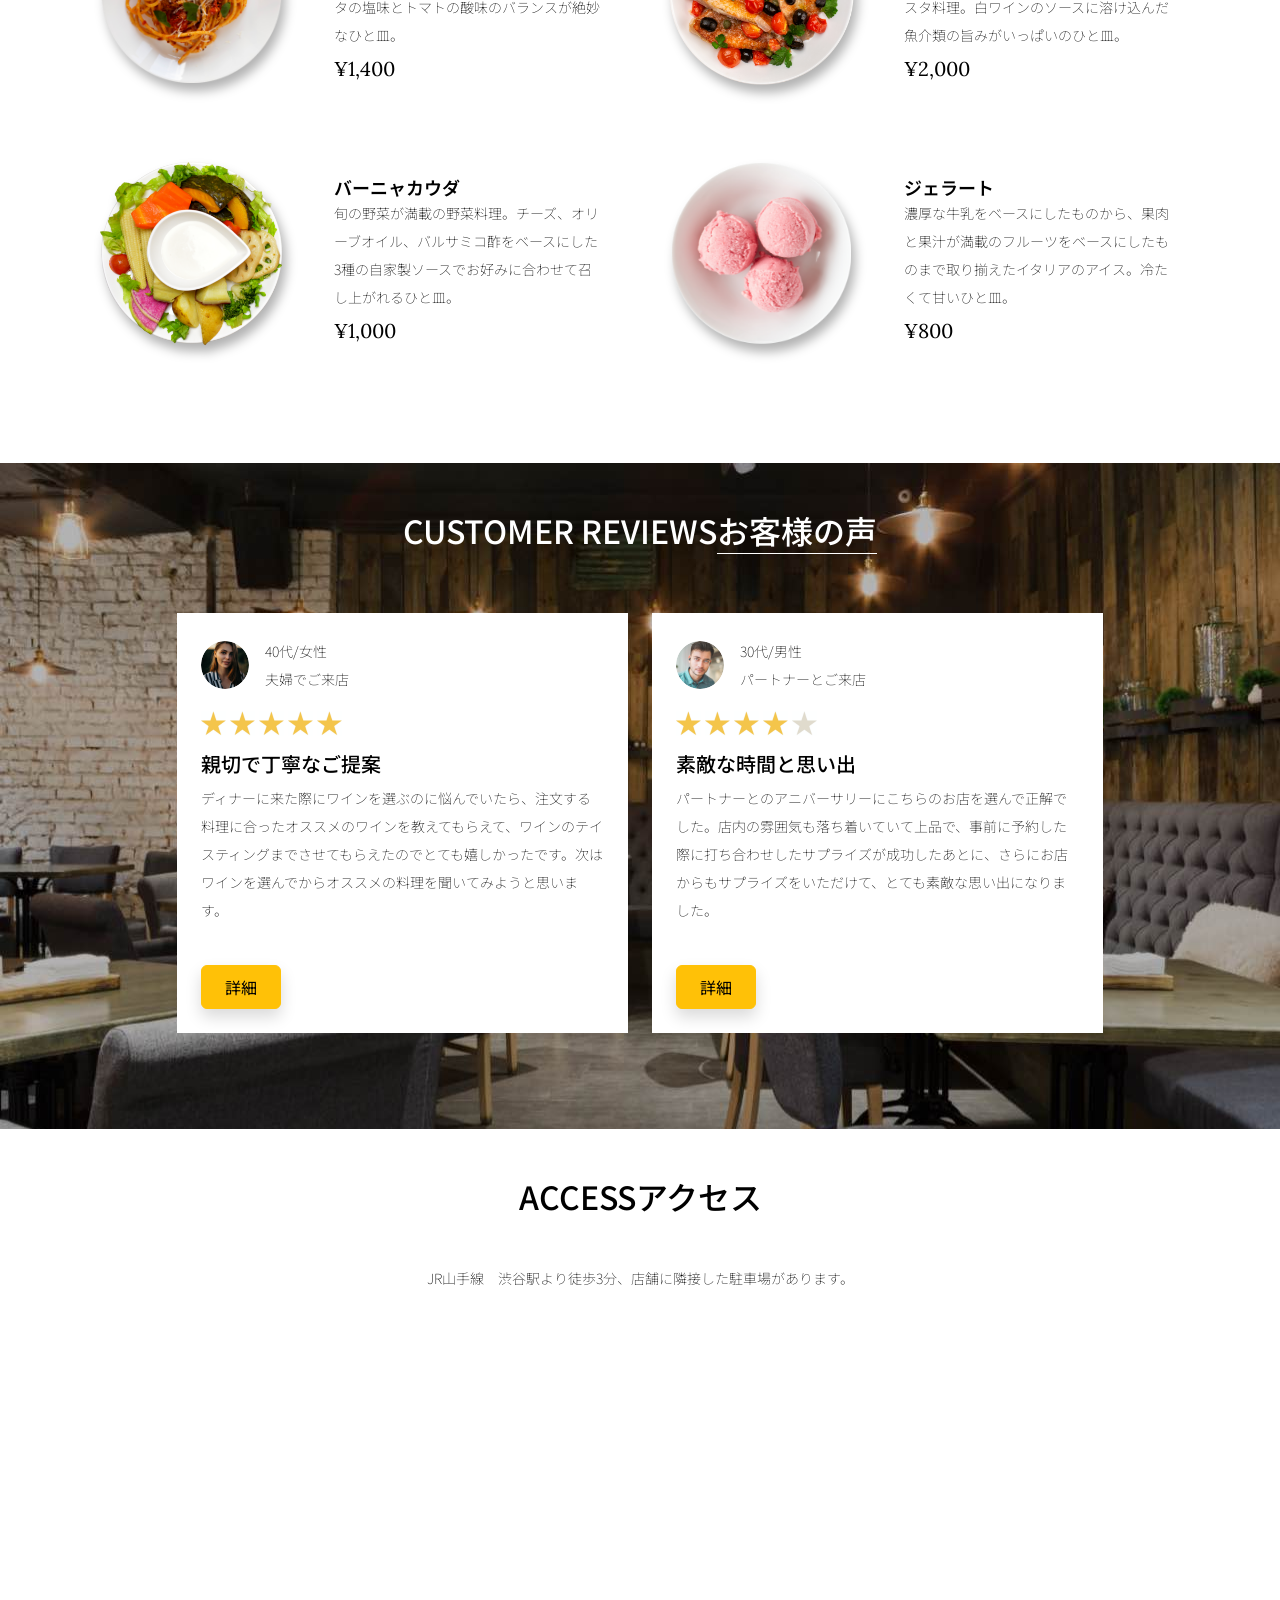
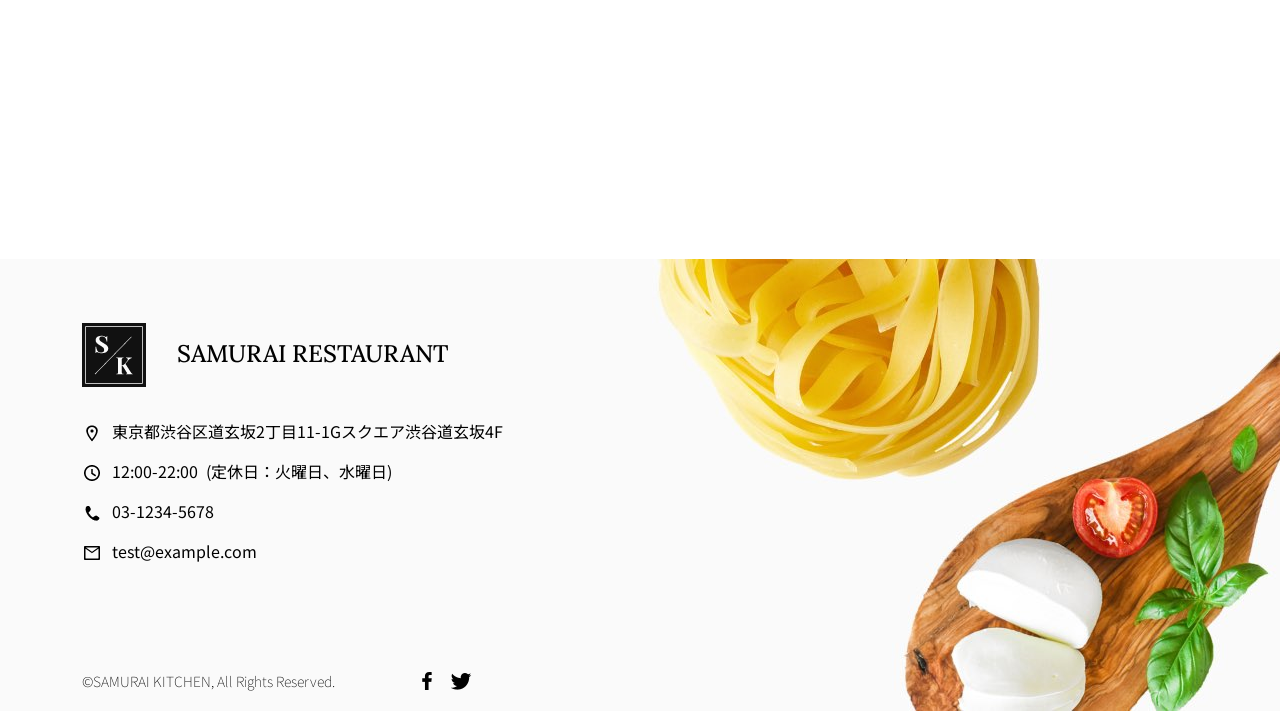
==== commit d2e86f49: "Update index.html" ====
--- a/kadai_015/index.html
+++ b/kadai_015/index.html
@@ -184,7 +184,7 @@
         </div>
       </div>
       <div class="col-lg-6">
-        <img src="img/chef .jpg" class="img-fluid" alt="chef">
+        <img src="img/chef.jpg" class="img-fluid" alt="chef">
       </div>
     </div>
   </div>
@@ -503,3 +503,4 @@
 
 
 </html>
+
--- a/kadai_015/stylesheet/style.css
+++ b/kadai_015/stylesheet/style.css
@@ -125,11 +125,11 @@
 }
 
 /* ----------------------------------------------- アバウト */
-.about2::after {
+.chef::after {
   content: "シェフ";
 }
 
-.about_us_bg2 {
+.chef_bg {
   background-color: #fdf5e6;
 }
 
@@ -279,4 +279,5 @@
 
 
 
-/* ----------------------------------------------- フッター */+
+/* ----------------------------------------------- フッター */
